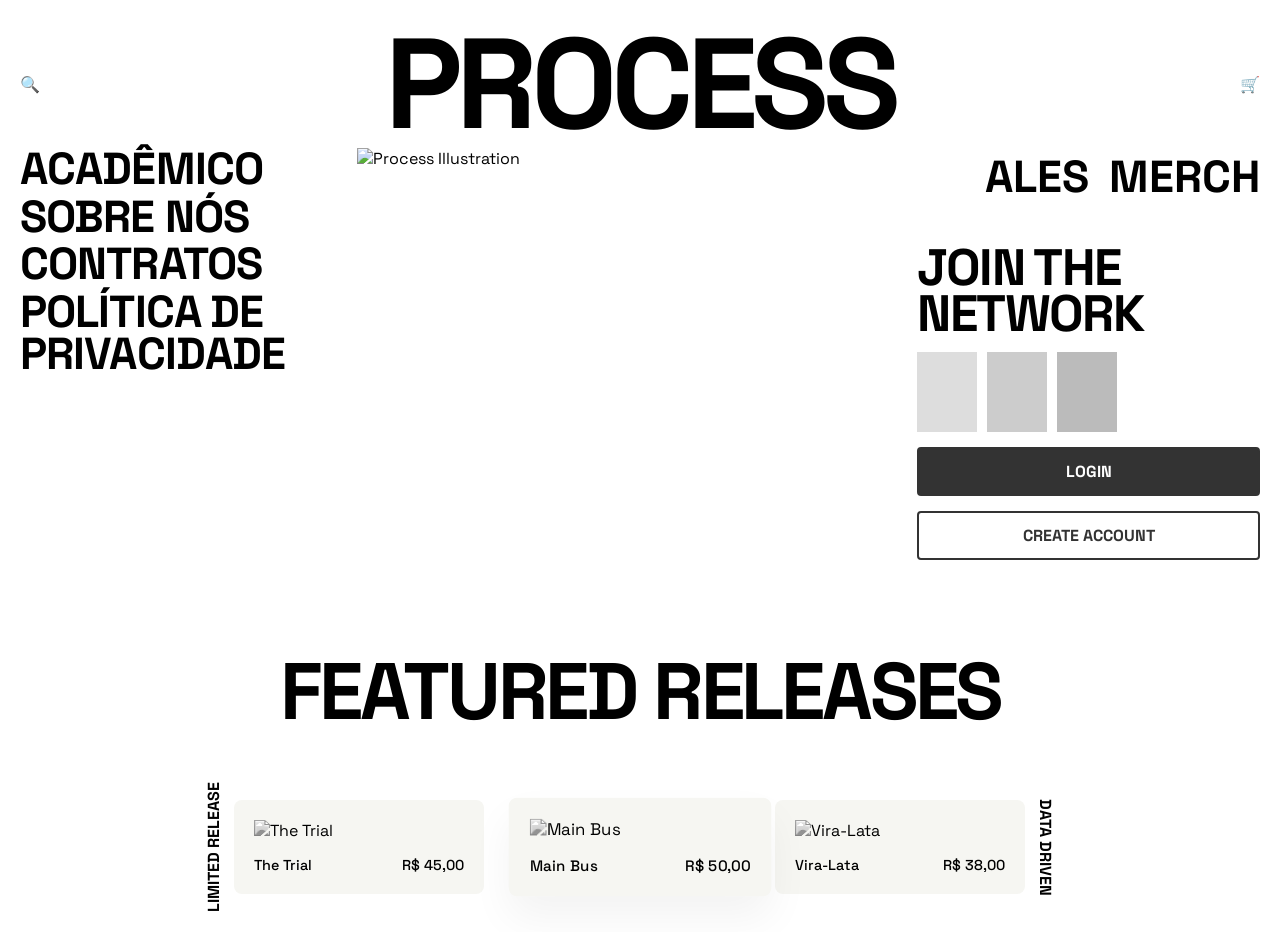
==== index.html @ 7799769b "Update index.html" ====
<!DOCTYPE html>
<html lang="pt-br">
<head>
    <meta charset="UTF-8">
    <meta name="viewport" content="width=device-width, initial-scale=1.0">
    <title>PROCESS BREWING</title>
    <link rel="stylesheet" href="styles.css">
    <link href="https://fonts.googleapis.com/css2?family=Space+Grotesk:wght@300;400;700&display=swap" rel="stylesheet">
</head>
<body>

    <header class="main-header">
        <div class="top-bar">
            <span>🔍</span>
            <h1 class="main-logo">PROCESS</h1>
            <span>🛒</span>
        </div>

        <div class="hero-grid">
            <div class="hero-col left">
                <nav class="primary-nav">
                    <a href="#">ACADÊMICO</a>
                    <a href="#">SOBRE NÓS</a>
                    <a href="#">CONTRATOS</a>
                    <a href="#">POLÍTICA DE PRIVACIDADE</a>
                </nav>
            </div>

            <div class="hero-col center">
                <img src="logo.png" alt="Process Illustration" class="hero-illustration">
            </div>

            <div class="hero-col right">
                <nav class="secondary-nav">
                    <div class="nav-top">
                        <a href="#">ALES</a>
                        <a href="#">MERCH</a>
                    </div>
                    <div class="network-box">
                        <h2>JOIN THE NETWORK</h2>
                        <div class="user-avatars">
                            <div class="avatar" style="background-color: #ddd;"></div>
                            <div class="avatar" style="background-color: #ccc;"></div>
                            <div class="avatar" style="background-color: #bbb;"></div>
                        </div>
                        <button class="btn btn-black">LOGIN</button>
                        <button class="btn btn-outline">CREATE ACCOUNT</button>
                    </div>
                </nav>
            </div>
        </div>
    </header>

    <section class="releases">
        <h2 class="section-title">FEATURED RELEASES</h2>
        <div class="product-grid">
            <div class="product-item">
                <div class="side-label left">LIMITED RELEASE</div>
                <div class="product-card">
                    <img src="https://images.unsplash.com/photo-1614316345681-42cb91b92e74?q=80&w=400" alt="The Trial">
                    <div class="product-meta"><span>The Trial</span><span>R$ 45,00</span></div>
                </div>
            </div>
            <div class="product-item">
                <div class="product-card active">
                    <img src="https://images.unsplash.com/photo-1566416668744-2f2f7902d184?q=80&w=400" alt="Main Bus">
                    <div class="product-meta"><span>Main Bus</span><span>R$ 50,00</span></div>
                </div>
            </div>
            <div class="product-item">
                <div class="product-card">
                    <img src="https://images.unsplash.com/photo-1657218671842-8854ba5f514b?q=80&w=400" alt="Vira-Lata">
                    <div class="product-meta"><span>Vira-Lata</span><span>R$ 38,00</span></div>
                </div>
                <div class="side-label right">DATA DRIVEN</div>
            </div>
        </div>
    </section>

</body>
</html>
---- styles.css ----
* {
    margin: 0;
    padding: 0;
    box-sizing: border-box;
}

body {
    font-family: 'Space Grotesk', sans-serif;
    background-color: #fff;
    color: #000;
    padding: 20px;
}

/* TOP BAR */
.top-bar {
    display: flex;
    justify-content: space-between;
    align-items: center;
    margin-bottom: 20px;
}

.main-logo {
    font-size: 8rem;
    font-weight: 700;
    letter-spacing: -0.05em;
    line-height: 1;
}

/* HERO GRID */
.hero-grid {
    display: grid;
    grid-template-columns: 1fr 1.5fr 1fr;
    gap: 20px;
    align-items: start;
    margin-top: -20px;
}

.hero-col {
    display: flex;
    flex-direction: column;
}

/* NAVEGAÇÃO ESQUERDA */
.primary-nav {
    display: flex;
    flex-direction: column;
    gap: 5px;
}

.primary-nav a {
    font-size: 2.8rem;
    font-weight: 700;
    text-decoration: none;
    color: #000;
    line-height: 0.95;
    letter-spacing: -0.02em;
}

/* ILUSTRAÇÃO CENTRAL */
.hero-illustration {
    width: 110%;
    margin-left: -5%;
    mix-blend-mode: multiply;
}

/* COLUNA DIREITA */
.secondary-nav {
    text-align: right;
}

.nav-top {
    display: flex;
    justify-content: flex-end;
    gap: 20px;
    margin-bottom: 40px;
}

.nav-top a {
    font-size: 2.8rem;
    font-weight: 700;
    text-decoration: none;
    color: #000;
}

.network-box {
    text-align: left;
    display: flex;
    flex-direction: column;
    gap: 15px;
}

.network-box h2 {
    font-size: 3.2rem;
    line-height: 0.9;
    letter-spacing: -0.03em;
}

.user-avatars {
    display: flex;
    gap: 10px;
}

.avatar {
    width: 60px;
    height: 80px;
    background-size: cover;
    background-position: center;
    filter: grayscale(1);
}

/* BOTÕES BRUTALISTAS */
.btn {
    padding: 12px;
    font-family: inherit;
    font-weight: 700;
    cursor: pointer;
    border: 2px solid #333;
    font-size: 1rem;
    border-radius: 4px;
}

.btn-black { background: #333; color: #fff; }
.btn-outline { background: transparent; color: #333; }

/* RELEASES SECTION */
.releases {
    margin-top: 80px;
}

.section-title {
    font-size: 5rem;
    text-align: center;
    font-weight: 700;
    letter-spacing: -0.04em;
    margin-bottom: 40px;
}

.product-grid {
    display: flex;
    justify-content: center;
    align-items: center;
    gap: 10px;
}

.product-item {
    display: flex;
    align-items: center;
}

.product-card {
    background-color: #f6f6f2;
    padding: 20px;
    border-radius: 8px;
    width: 250px;
    transition: 0.3s;
}

.product-card.active {
    transform: scale(1.05);
    box-shadow: 0 20px 40px rgba(0,0,0,0.05);
}

.product-card img {
    width: 100%;
    filter: grayscale(1);
}

.product-meta {
    display: flex;
    justify-content: space-between;
    margin-top: 15px;
    font-weight: 500;
    font-size: 0.9rem;
}

/* LABELS LATERAIS (Vertical Text) */
.side-label {
    writing-mode: vertical-rl;
    text-transform: uppercase;
    font-size: 1rem;
    font-weight: 700;
    padding: 0 10px;
}

.side-label.left { transform: rotate(180deg); }

/* RESPONSIVO BÁSICO */
@media (max-width: 1100px) {
    .hero-grid { grid-template-columns: 1fr; text-align: center; }
    .secondary-nav, .primary-nav { text-align: center; align-items: center; }
    .nav-top { justify-content: center; }
    .main-logo { font-size: 4rem; }
    .primary-nav a, .nav-top a { font-size: 1.8rem; }
}
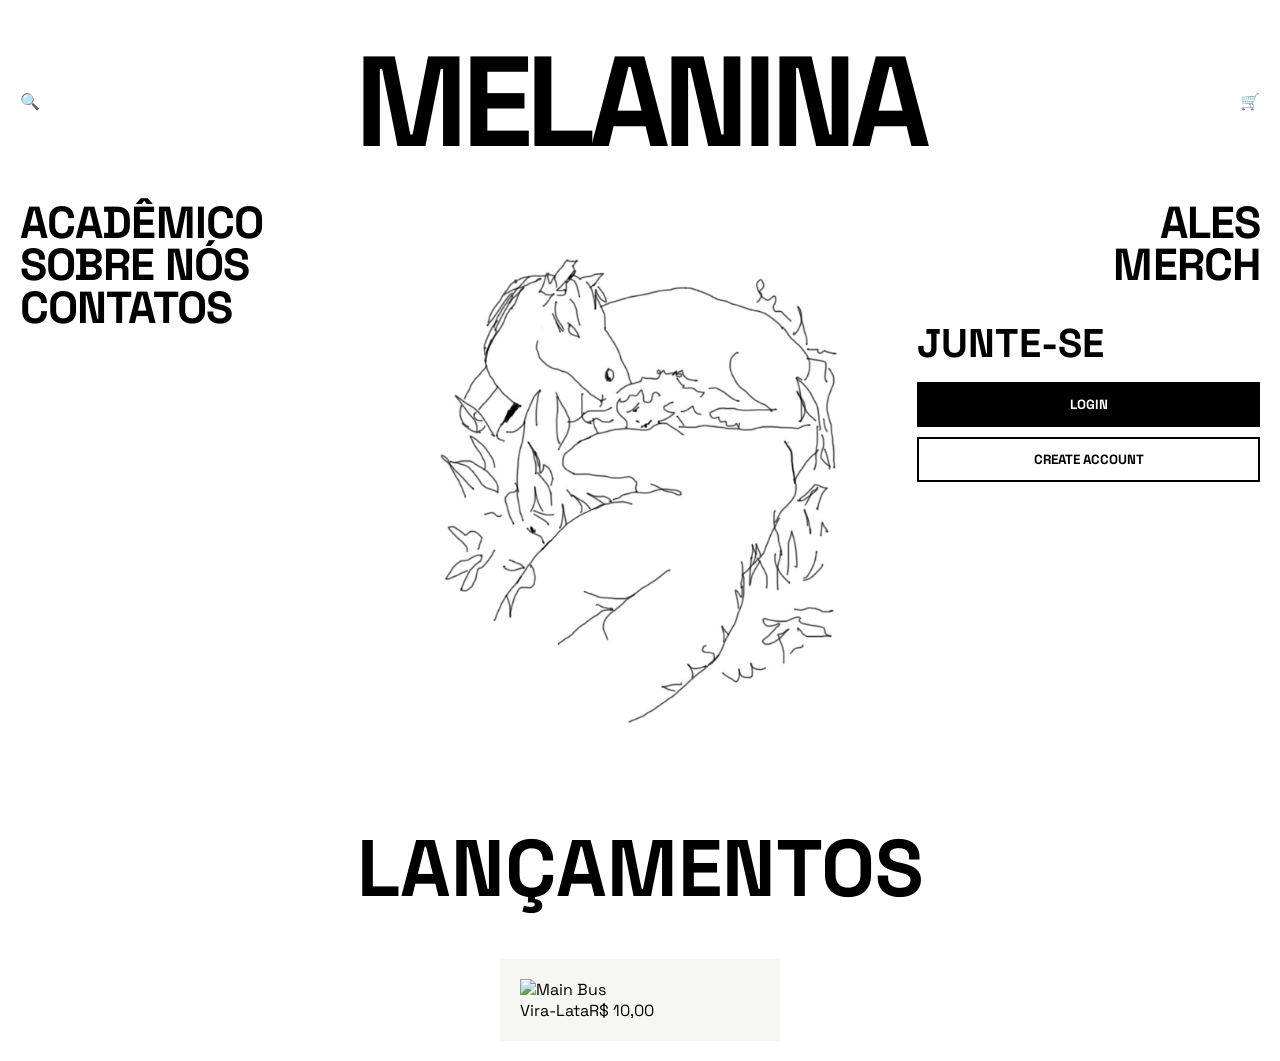
==== commit a8d266e1: "Update index.html" ====
--- a/index.html
+++ b/index.html
@@ -3,7 +3,7 @@
 <head>
     <meta charset="UTF-8">
     <meta name="viewport" content="width=device-width, initial-scale=1.0">
-    <title>PROCESS BREWING</title>
+    <title>MELANINA</title>
     <link rel="stylesheet" href="styles.css">
     <link href="https://fonts.googleapis.com/css2?family=Space+Grotesk:wght@300;400;700&display=swap" rel="stylesheet">
 </head>
@@ -12,7 +12,7 @@
     <header class="main-header">
         <div class="top-bar">
             <span>🔍</span>
-            <h1 class="main-logo">PROCESS</h1>
+            <h1 class="main-logo">MELANINA</h1>
             <span>🛒</span>
         </div>
 
@@ -21,8 +21,7 @@
                 <nav class="primary-nav">
                     <a href="#">ACADÊMICO</a>
                     <a href="#">SOBRE NÓS</a>
-                    <a href="#">CONTRATOS</a>
-                    <a href="#">POLÍTICA DE PRIVACIDADE</a>
+                    <a href="#">CONTATOS</a>
                 </nav>
             </div>
 
@@ -37,7 +36,7 @@
                         <a href="#">MERCH</a>
                     </div>
                     <div class="network-box">
-                        <h2>JOIN THE NETWORK</h2>
+                        <h2>JUNTE-SE</h2>
                         <div class="user-avatars">
                             <div class="avatar" style="background-color: #ddd;"></div>
                             <div class="avatar" style="background-color: #ccc;"></div>
@@ -52,27 +51,13 @@
     </header>
 
     <section class="releases">
-        <h2 class="section-title">FEATURED RELEASES</h2>
+        <h2 class="section-title">LANÇAMENTOS</h2>
         <div class="product-grid">
-            <div class="product-item">
-                <div class="side-label left">LIMITED RELEASE</div>
-                <div class="product-card">
-                    <img src="https://images.unsplash.com/photo-1614316345681-42cb91b92e74?q=80&w=400" alt="The Trial">
-                    <div class="product-meta"><span>The Trial</span><span>R$ 45,00</span></div>
-                </div>
-            </div>
             <div class="product-item">
                 <div class="product-card active">
                     <img src="https://images.unsplash.com/photo-1566416668744-2f2f7902d184?q=80&w=400" alt="Main Bus">
-                    <div class="product-meta"><span>Main Bus</span><span>R$ 50,00</span></div>
+                    <div class="product-meta"><span>Vira-Lata</span><span>R$ 10,00</span></div>
                 </div>
-            </div>
-            <div class="product-item">
-                <div class="product-card">
-                    <img src="https://images.unsplash.com/photo-1657218671842-8854ba5f514b?q=80&w=400" alt="Vira-Lata">
-                    <div class="product-meta"><span>Vira-Lata</span><span>R$ 38,00</span></div>
-                </div>
-                <div class="side-label right">DATA DRIVEN</div>
             </div>
         </div>
     </section>
--- a/styles.css
+++ b/styles.css
@@ -9,6 +9,7 @@
     background-color: #fff;
     color: #000;
     padding: 20px;
+    overflow-x: hidden;
 }
 
 /* TOP BAR */
@@ -20,19 +21,20 @@
 }
 
 .main-logo {
-    font-size: 8rem;
+    font-size: clamp(3rem, 10vw, 8rem);
     font-weight: 700;
     letter-spacing: -0.05em;
-    line-height: 1;
 }
 
-/* HERO GRID */
+/* GRID QUE CENTRALIZA TUDO */
 .hero-grid {
     display: grid;
-    grid-template-columns: 1fr 1.5fr 1fr;
+    grid-template-columns: 1fr 1.5fr 1fr; /* Três colunas: a do meio é maior */
     gap: 20px;
     align-items: start;
-    margin-top: -20px;
+    width: 100%;
+    max-width: 1400px;
+    margin: 0 auto;
 }
 
 .hero-col {
@@ -40,155 +42,90 @@
     flex-direction: column;
 }
 
-/* NAVEGAÇÃO ESQUERDA */
-.primary-nav {
+/* COLUNA CENTRAL (ONDE FICA A IMAGEM) */
+.hero-col.center {
+    align-items: center; /* Centraliza a imagem horizontalmente */
+    justify-content: center;
+}
+
+.hero-illustration {
+    width: 100%;
+    max-width: 600px; /* Ajuste o tamanho máximo da imagem aqui */
+    height: auto;
+    mix-blend-mode: multiply;
+}
+
+/* TEXTOS LATERAIS */
+.primary-nav, .nav-top {
     display: flex;
     flex-direction: column;
-    gap: 5px;
+    gap: 2px;
 }
 
-.primary-nav a {
-    font-size: 2.8rem;
+.primary-nav a, .nav-top a {
+    font-size: clamp(1.5rem, 4vw, 2.8rem);
     font-weight: 700;
     text-decoration: none;
     color: #000;
-    line-height: 0.95;
+    line-height: 0.9;
     letter-spacing: -0.02em;
 }
 
-/* ILUSTRAÇÃO CENTRAL */
-.hero-illustration {
-    width: 110%;
-    margin-left: -5%;
-    mix-blend-mode: multiply;
+.secondary-nav {
+    text-align: right; /* Alinha os textos da direita para o canto */
 }
 
-/* COLUNA DIREITA */
-.secondary-nav {
-    text-align: right;
-}
-
-.nav-top {
-    display: flex;
-    justify-content: flex-end;
-    gap: 20px;
-    margin-bottom: 40px;
-}
-
-.nav-top a {
-    font-size: 2.8rem;
-    font-weight: 700;
-    text-decoration: none;
-    color: #000;
-}
-
+/* BOX DE LOGIN */
 .network-box {
+    margin-top: 40px;
     text-align: left;
-    display: flex;
-    flex-direction: column;
-    gap: 15px;
 }
 
 .network-box h2 {
-    font-size: 3.2rem;
+    font-size: 2.5rem;
     line-height: 0.9;
-    letter-spacing: -0.03em;
+    margin-bottom: 20px;
 }
 
-.user-avatars {
-    display: flex;
-    gap: 10px;
+.btn {
+    display: block;
+    width: 100%;
+    padding: 12px;
+    margin-bottom: 10px;
+    font-family: inherit;
+    font-weight: 700;
+    border: 2px solid #000;
+    cursor: pointer;
+    background: transparent;
 }
 
-.avatar {
-    width: 60px;
-    height: 80px;
-    background-size: cover;
-    background-position: center;
-    filter: grayscale(1);
-}
+.btn-black { background: #000; color: #fff; }
 
-/* BOTÕES BRUTALISTAS */
-.btn {
-    padding: 12px;
-    font-family: inherit;
-    font-weight: 700;
-    cursor: pointer;
-    border: 2px solid #333;
-    font-size: 1rem;
-    border-radius: 4px;
-}
-
-.btn-black { background: #333; color: #fff; }
-.btn-outline { background: transparent; color: #333; }
-
-/* RELEASES SECTION */
-.releases {
-    margin-top: 80px;
-}
-
+/* SEÇÃO DE LANÇAMENTOS */
 .section-title {
-    font-size: 5rem;
+    font-size: clamp(2rem, 8vw, 5rem);
     text-align: center;
-    font-weight: 700;
-    letter-spacing: -0.04em;
-    margin-bottom: 40px;
+    margin: 80px 0 40px;
 }
 
 .product-grid {
     display: flex;
     justify-content: center;
-    align-items: center;
-    gap: 10px;
-}
-
-.product-item {
-    display: flex;
-    align-items: center;
+    gap: 20px;
+    flex-wrap: wrap;
 }
 
 .product-card {
-    background-color: #f6f6f2;
+    background: #f6f6f2;
     padding: 20px;
-    border-radius: 8px;
-    width: 250px;
-    transition: 0.3s;
+    width: 280px;
 }
 
-.product-card.active {
-    transform: scale(1.05);
-    box-shadow: 0 20px 40px rgba(0,0,0,0.05);
+/* RESPONSIVO PARA CELULAR */
+@media (max-width: 900px) {
+    .hero-grid {
+        grid-template-columns: 1fr; /* No celular, vira uma coluna só */
+        text-align: center;
+    }
+    .secondary-nav { text-align: center; }
 }
-
-.product-card img {
-    width: 100%;
-    filter: grayscale(1);
-}
-
-.product-meta {
-    display: flex;
-    justify-content: space-between;
-    margin-top: 15px;
-    font-weight: 500;
-    font-size: 0.9rem;
-}
-
-/* LABELS LATERAIS (Vertical Text) */
-.side-label {
-    writing-mode: vertical-rl;
-    text-transform: uppercase;
-    font-size: 1rem;
-    font-weight: 700;
-    padding: 0 10px;
-}
-
-.side-label.left { transform: rotate(180deg); }
-
-/* RESPONSIVO BÁSICO */
-@media (max-width: 1100px) {
-    .hero-grid { grid-template-columns: 1fr; text-align: center; }
-    .secondary-nav, .primary-nav { text-align: center; align-items: center; }
-    .nav-top { justify-content: center; }
-    .main-logo { font-size: 4rem; }
-    .primary-nav a, .nav-top a { font-size: 1.8rem; }
-}
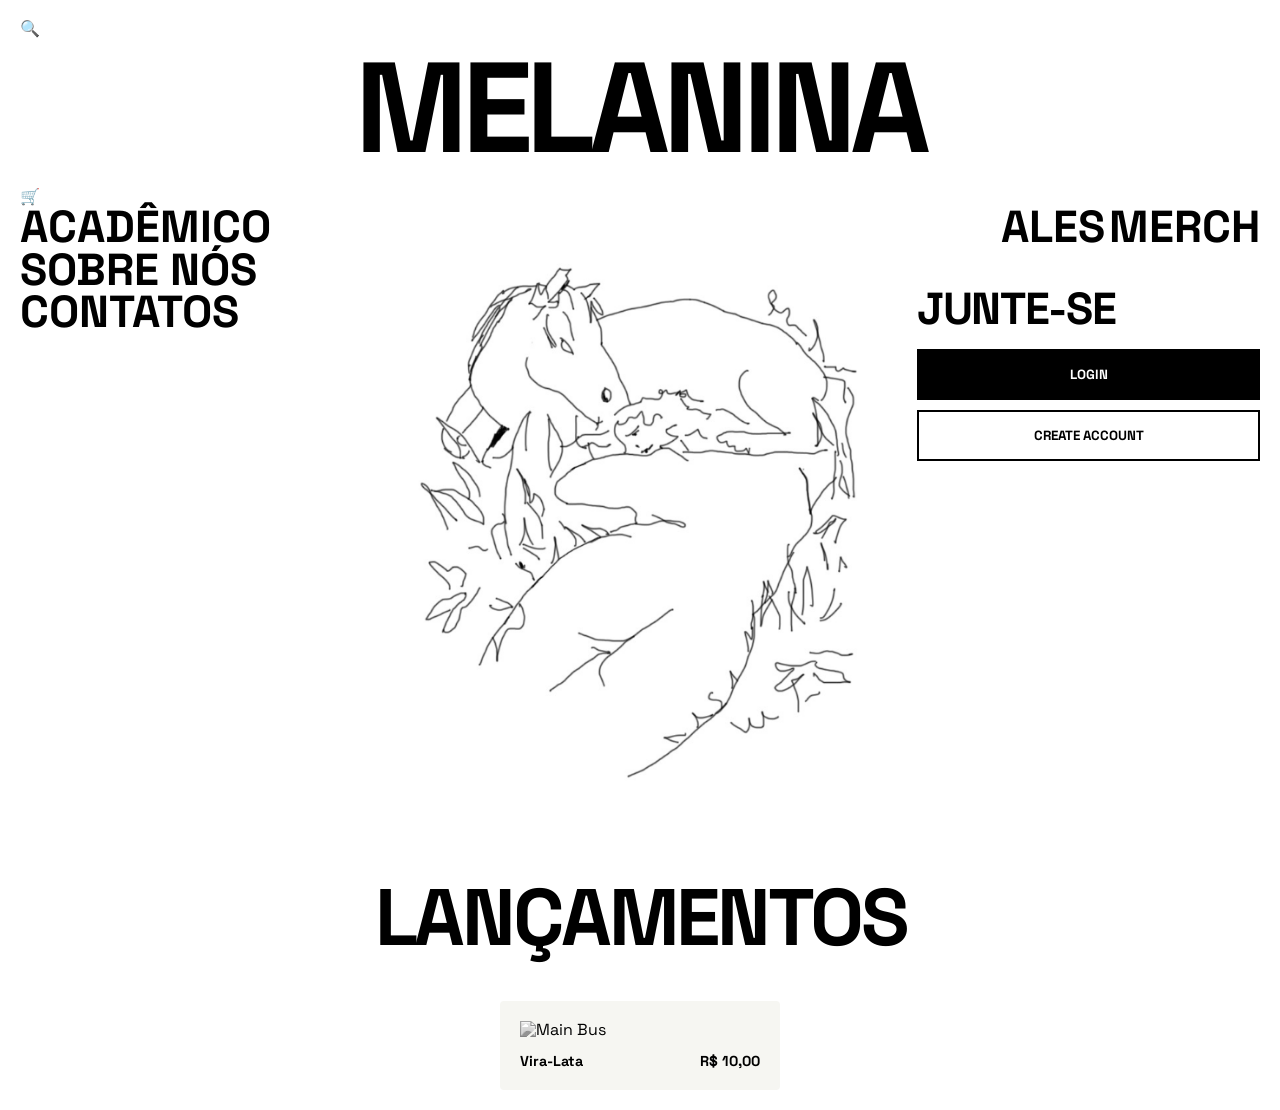
==== commit 37c7ae21: "Update index.html" ====
--- a/index.html
+++ b/index.html
@@ -19,7 +19,7 @@
         <div class="hero-grid">
             <div class="hero-col left">
                 <nav class="primary-nav">
-                    <a href="#">ACADÊMICO</a>
+                    <a href="academico.html">ACADÊMICO</a>
                     <a href="#">SOBRE NÓS</a>
                     <a href="#">CONTATOS</a>
                 </nav>
--- a/styles.css
+++ b/styles.css
@@ -1,38 +1,65 @@
+/* --- RESET E BASE --- */
 * {
     margin: 0;
     padding: 0;
     box-sizing: border-box;
 }
 
+:root {
+    --bg-color: #ffffff;
+    --text-color: #000000;
+    --accent-gray: #f6f6f2;
+    --border-color: #eeeeee;
+}
+
 body {
     font-family: 'Space Grotesk', sans-serif;
-    background-color: #fff;
-    color: #000;
+    background-color: var(--bg-color);
+    color: var(--text-color);
     padding: 20px;
+    line-height: 1.1;
     overflow-x: hidden;
 }
 
-/* TOP BAR */
-.top-bar {
+/* --- NAVEGAÇÃO --- */
+.main-nav {
     display: flex;
     justify-content: space-between;
     align-items: center;
     margin-bottom: 20px;
 }
 
+.nav-links {
+    display: flex;
+    gap: 20px;
+}
+
+.nav-links a {
+    font-size: 1rem;
+    font-weight: 700;
+    text-decoration: none;
+    color: var(--text-color);
+    text-transform: uppercase;
+}
+
+.nav-links a:hover {
+    text-decoration: underline;
+}
+
+/* --- HERO GRID (PÁGINA INICIAL) --- */
 .main-logo {
-    font-size: clamp(3rem, 10vw, 8rem);
+    font-size: clamp(3rem, 12vw, 8rem);
     font-weight: 700;
     letter-spacing: -0.05em;
-}
-
-/* GRID QUE CENTRALIZA TUDO */
+    text-align: center;
+    margin-bottom: 10px;
+}
+
 .hero-grid {
     display: grid;
-    grid-template-columns: 1fr 1.5fr 1fr; /* Três colunas: a do meio é maior */
+    grid-template-columns: 1fr 1.5fr 1fr;
     gap: 20px;
     align-items: start;
-    width: 100%;
     max-width: 1400px;
     margin: 0 auto;
 }
@@ -42,70 +69,67 @@
     flex-direction: column;
 }
 
-/* COLUNA CENTRAL (ONDE FICA A IMAGEM) */
 .hero-col.center {
-    align-items: center; /* Centraliza a imagem horizontalmente */
+    align-items: center;
     justify-content: center;
 }
 
 .hero-illustration {
-    width: 100%;
-    max-width: 600px; /* Ajuste o tamanho máximo da imagem aqui */
+    width: 110%;
     height: auto;
     mix-blend-mode: multiply;
 }
 
-/* TEXTOS LATERAIS */
-.primary-nav, .nav-top {
-    display: flex;
-    flex-direction: column;
-    gap: 2px;
-}
-
 .primary-nav a, .nav-top a {
     font-size: clamp(1.5rem, 4vw, 2.8rem);
     font-weight: 700;
     text-decoration: none;
     color: #000;
-    line-height: 0.9;
-    letter-spacing: -0.02em;
+    line-height: 0.95;
+    margin-bottom: 5px;
 }
 
 .secondary-nav {
-    text-align: right; /* Alinha os textos da direita para o canto */
-}
-
-/* BOX DE LOGIN */
+    text-align: right;
+}
+
+/* CAIXA DE LOGIN / NETWORK */
 .network-box {
     margin-top: 40px;
     text-align: left;
 }
 
 .network-box h2 {
-    font-size: 2.5rem;
+    font-size: 2.8rem;
     line-height: 0.9;
     margin-bottom: 20px;
+    letter-spacing: -0.03em;
 }
 
 .btn {
     display: block;
     width: 100%;
-    padding: 12px;
+    padding: 15px;
     margin-bottom: 10px;
     font-family: inherit;
     font-weight: 700;
     border: 2px solid #000;
     cursor: pointer;
     background: transparent;
-}
-
-.btn-black { background: #000; color: #fff; }
-
-/* SEÇÃO DE LANÇAMENTOS */
+    text-transform: uppercase;
+}
+
+.btn-black {
+    background: #000;
+    color: #fff;
+}
+
+/* --- SEÇÃO DE LANÇAMENTOS (RELEASES) --- */
 .section-title {
     font-size: clamp(2rem, 8vw, 5rem);
     text-align: center;
     margin: 80px 0 40px;
+    letter-spacing: -0.04em;
 }
 
 .product-grid {
@@ -116,16 +140,142 @@
 }
 
 .product-card {
-    background: #f6f6f2;
+    background: var(--accent-gray);
     padding: 20px;
     width: 280px;
-}
-
-/* RESPONSIVO PARA CELULAR */
-@media (max-width: 900px) {
-    .hero-grid {
-        grid-template-columns: 1fr; /* No celular, vira uma coluna só */
-        text-align: center;
-    }
-    .secondary-nav { text-align: center; }
-}
+    border-radius: 4px;
+}
+
+.product-card img {
+    width: 100%;
+    filter: grayscale(1);
+    transition: filter 0.3s;
+}
+
+.product-card:hover img {
+    filter: grayscale(0);
+}
+
+.product-meta {
+    display: flex;
+    justify-content: space-between;
+    margin-top: 15px;
+    font-weight: 700;
+    font-size: 0.9rem;
+}
+
+/* --- PÁGINA ACADÊMICO (ESPECÍFICO) --- */
+.academic-container {
+    padding: 40px 2vw;
+    max-width: 1400px;
+    margin: 0 auto;
+}
+
+.academic-title {
+    font-size: clamp(2.5rem, 8vw, 6rem);
+    font-weight: 700;
+    letter-spacing: -0.04em;
+    margin-bottom: 40px;
+    border-bottom: 3px solid #000;
+    padding-bottom: 10px;
+}
+
+.academic-grid {
+    display: grid;
+    grid-template-columns: 1.6fr 1fr;
+    gap: 50px;
+}
+
+/* TERMINAL DE CÓDIGO ESP32 */
+.code-terminal {
+    background: #000;
+    color: #fff;
+    padding: 25px;
+    font-family: 'Courier New', monospace;
+    border-radius: 2px;
+    box-shadow: 10px 10px 0px #eee;
+}
+
+.terminal-header {
+    display: flex;
+    justify-content: space-between;
+    border-bottom: 1px solid #333;
+    padding-bottom: 15px;
+    margin-bottom: 20px;
+    font-size: 0.8rem;
+    color: #888;
+}
+
+pre {
+    white-space: pre-wrap;
+    word-wrap: break-word;
+    line-height: 1.4;
+    font-size: 0.95rem;
+}
+
+/* GRID DE IMAGENS ACADÊMICO */
+.academic-image-grid {
+    display: grid;
+    grid-template-columns: 1fr 1fr;
+    gap: 15px;
+    margin-bottom: 30px;
+}
+
+.grid-img {
+    aspect-ratio: 1;
+    background-color: #f0f0f0;
+    display: flex;
+    align-items: center;
+    justify-content: center;
+    font-weight: 700;
+    font-size: 0.7rem;
+    color: #aaa;
+    border: 1px solid var(--border-color);
+    text-transform: uppercase;
+}
+
+.academic-description h3 {
+    font-size: 2.2rem;
+    margin-bottom: 20px;
+    letter-spacing: -0.03em;
+    line-height: 0.9;
+}
+
+.academic-description p {
+    font-size: 1.1rem;
+    line-height: 1.4;
+    text-align: justify;
+    opacity: 0.8;
+}
+
+/* --- LABELS LATERAIS (VERTICAL) --- */
+.side-label {
+    writing-mode: vertical-rl;
+    text-transform: uppercase;
+    font-size: 0.8rem;
+    font-weight: 700;
+    padding: 10px;
+}
+
+.side-label.left { transform: rotate(180deg); }
+
+/* --- RESPONSIVIDADE --- */
+@media (max-width: 1000px) {
+    .hero-grid, .academic-grid {
+        grid-template-columns: 1fr;
+    }
+    
+    .secondary-nav {
+        text-align: left;
+    }
+    
+    .nav-top {
+        justify-content: flex-start;
+        margin-top: 20px;
+    }
+    
+    .hero-illustration {
+        width: 80%;
+        margin: 20px auto;
+    }
+}
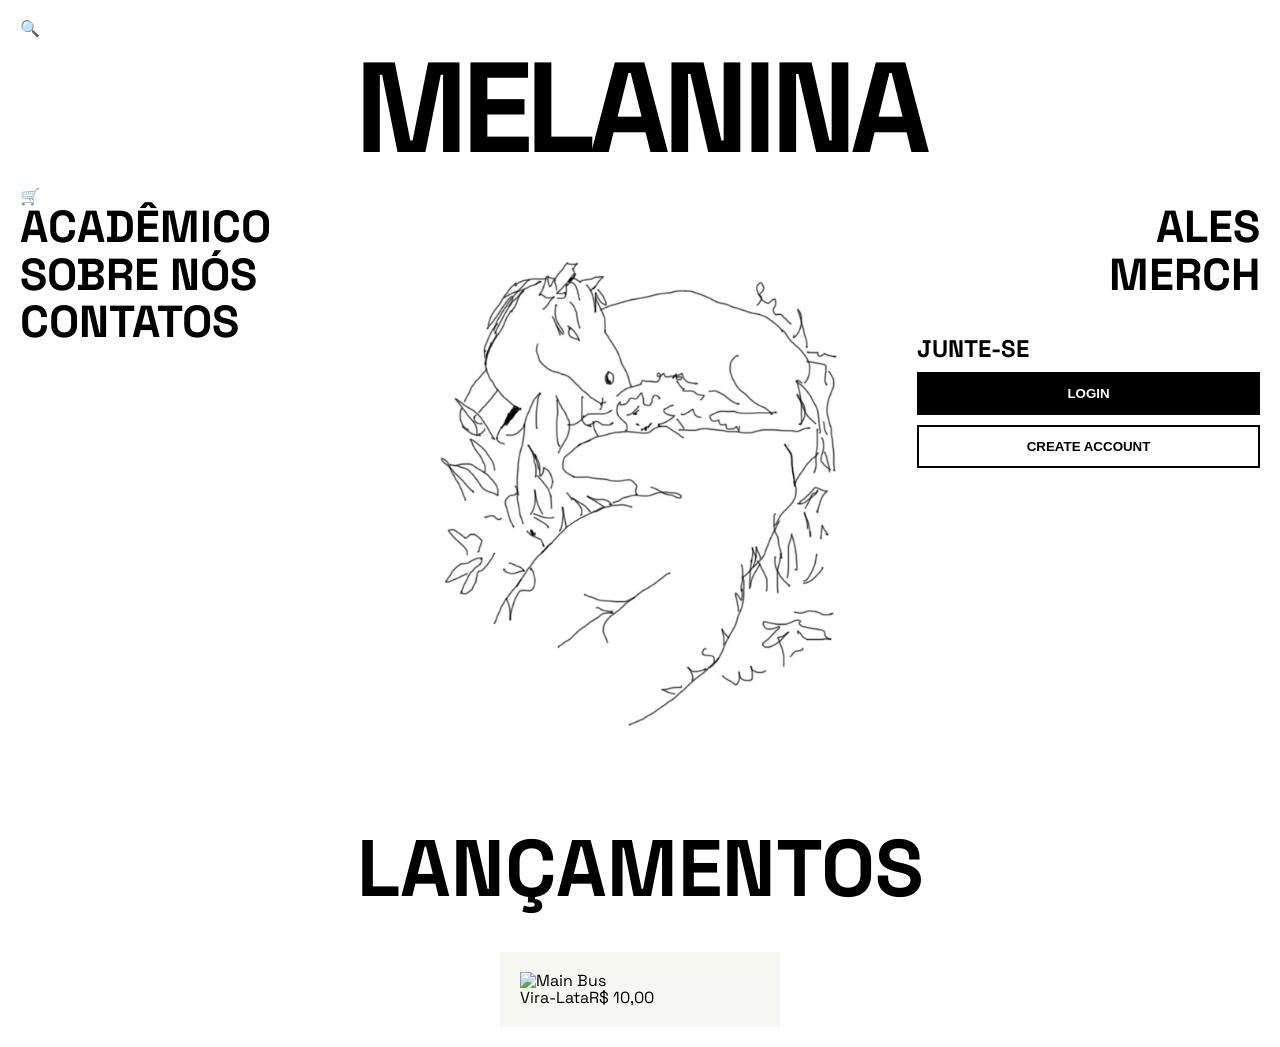
==== commit 1b97c866: "Update index.html" ====
--- a/index.html
+++ b/index.html
@@ -20,7 +20,7 @@
             <div class="hero-col left">
                 <nav class="primary-nav">
                     <a href="academico.html">ACADÊMICO</a>
-                    <a href="#">SOBRE NÓS</a>
+                    <a href="sobrenos.html">SOBRE NÓS</a>
                     <a href="#">CONTATOS</a>
                 </nav>
             </div>
--- a/styles.css
+++ b/styles.css
@@ -1,4 +1,4 @@
-/* --- RESET E BASE --- */
+/* --- RESET E VARIÁVEIS --- */
 * {
     margin: 0;
     padding: 0;
@@ -9,7 +9,7 @@
     --bg-color: #ffffff;
     --text-color: #000000;
     --accent-gray: #f6f6f2;
-    --border-color: #eeeeee;
+    --border-color: #000000;
 }
 
 body {
@@ -21,17 +21,13 @@
     overflow-x: hidden;
 }
 
-/* --- NAVEGAÇÃO --- */
+/* --- NAVEGAÇÃO GLOBAL --- */
 .main-nav {
     display: flex;
     justify-content: space-between;
     align-items: center;
     margin-bottom: 20px;
-}
-
-.nav-links {
-    display: flex;
-    gap: 20px;
+    padding: 10px 0;
 }
 
 .nav-links a {
@@ -40,13 +36,16 @@
     text-decoration: none;
     color: var(--text-color);
     text-transform: uppercase;
-}
-
-.nav-links a:hover {
-    text-decoration: underline;
-}
-
-/* --- HERO GRID (PÁGINA INICIAL) --- */
+    margin-right: 20px;
+}
+
+.main-logo-small {
+    font-size: 2rem;
+    font-weight: 700;
+    letter-spacing: -0.05em;
+}
+
+/* --- ESTILO DA PÁGINA INICIAL (INDEX) --- */
 .main-logo {
     font-size: clamp(3rem, 12vw, 8rem);
     font-weight: 700;
@@ -64,19 +63,9 @@
     margin: 0 auto;
 }
 
-.hero-col {
-    display: flex;
-    flex-direction: column;
-}
-
-.hero-col.center {
-    align-items: center;
-    justify-content: center;
-}
-
 .hero-illustration {
-    width: 110%;
-    height: auto;
+    width: 100%;
+    max-width: 600px;
     mix-blend-mode: multiply;
 }
 
@@ -86,196 +75,169 @@
     text-decoration: none;
     color: #000;
     line-height: 0.95;
+    display: block;
     margin-bottom: 5px;
 }
 
-.secondary-nav {
-    text-align: right;
-}
-
-/* CAIXA DE LOGIN / NETWORK */
+.secondary-nav { text-align: right; }
+
 .network-box {
     margin-top: 40px;
     text-align: left;
 }
 
-.network-box h2 {
-    font-size: 2.8rem;
-    line-height: 0.9;
-    margin-bottom: 20px;
-    letter-spacing: -0.03em;
-}
-
 .btn {
     display: block;
     width: 100%;
-    padding: 15px;
-    margin-bottom: 10px;
-    font-family: inherit;
+    padding: 12px;
+    margin-top: 10px;
     font-weight: 700;
     border: 2px solid #000;
     cursor: pointer;
+    text-transform: uppercase;
     background: transparent;
-    text-transform: uppercase;
-}
-
-.btn-black {
-    background: #000;
-    color: #fff;
-}
-
-/* --- SEÇÃO DE LANÇAMENTOS (RELEASES) --- */
-.section-title {
-    font-size: clamp(2rem, 8vw, 5rem);
-    text-align: center;
-    margin: 80px 0 40px;
-    letter-spacing: -0.04em;
-}
-
-.product-grid {
-    display: flex;
-    justify-content: center;
-    gap: 20px;
-    flex-wrap: wrap;
-}
-
-.product-card {
-    background: var(--accent-gray);
-    padding: 20px;
-    width: 280px;
-    border-radius: 4px;
-}
-
-.product-card img {
-    width: 100%;
-    filter: grayscale(1);
-    transition: filter 0.3s;
-}
-
-.product-card:hover img {
-    filter: grayscale(0);
-}
-
-.product-meta {
-    display: flex;
-    justify-content: space-between;
-    margin-top: 15px;
-    font-weight: 700;
-    font-size: 0.9rem;
-}
-
-/* --- PÁGINA ACADÊMICO (ESPECÍFICO) --- */
-.academic-container {
-    padding: 40px 2vw;
+}
+
+.btn-black { background: #000; color: #fff; }
+
+/* --- ESTILO DA PÁGINA ACADÊMICO --- */
+.academic-container, .about-container {
+    padding: 40px 0;
     max-width: 1400px;
     margin: 0 auto;
 }
 
-.academic-title {
+.academic-title, .about-hero-title {
     font-size: clamp(2.5rem, 8vw, 6rem);
     font-weight: 700;
     letter-spacing: -0.04em;
     margin-bottom: 40px;
     border-bottom: 3px solid #000;
     padding-bottom: 10px;
+    text-transform: uppercase;
 }
 
 .academic-grid {
     display: grid;
     grid-template-columns: 1.6fr 1fr;
     gap: 50px;
-}
-
-/* TERMINAL DE CÓDIGO ESP32 */
+    align-items: start;
+}
+
 .code-terminal {
     background: #000;
     color: #fff;
     padding: 25px;
     font-family: 'Courier New', monospace;
-    border-radius: 2px;
-    box-shadow: 10px 10px 0px #eee;
+    overflow-x: auto;
 }
 
 .terminal-header {
     display: flex;
     justify-content: space-between;
     border-bottom: 1px solid #333;
-    padding-bottom: 15px;
+    padding-bottom: 10px;
     margin-bottom: 20px;
     font-size: 0.8rem;
     color: #888;
 }
 
-pre {
-    white-space: pre-wrap;
-    word-wrap: break-word;
-    line-height: 1.4;
-    font-size: 0.95rem;
-}
-
-/* GRID DE IMAGENS ACADÊMICO */
 .academic-image-grid {
     display: grid;
     grid-template-columns: 1fr 1fr;
     gap: 15px;
+    max-width: 450px;
     margin-bottom: 30px;
 }
 
 .grid-img {
-    aspect-ratio: 1;
-    background-color: #f0f0f0;
-    display: flex;
-    align-items: center;
+    width: 100%;
+    height: 200px;
+    object-fit: cover;
+    filter: grayscale(1);
+    border: 1px solid #000;
+}
+
+/* --- ESTILO DA PÁGINA SOBRE NÓS --- */
+.team-grid {
+    display: grid;
+    grid-template-columns: repeat(auto-fit, minmax(300px, 1fr));
+    gap: 40px;
+    margin-bottom: 80px;
+}
+
+.team-card {
+    display: flex;
+    flex-direction: column;
+    border-top: 1px solid #000;
+    padding-top: 20px;
+}
+
+.team-photo {
+    width: 100%;
+    aspect-ratio: 3/4;
+    background-color: #eee;
+    overflow: hidden;
+    margin-bottom: 20px;
+}
+
+.team-photo img {
+    width: 100%;
+    height: 100%;
+    object-fit: cover;
+    filter: grayscale(1);
+}
+
+.team-info h3 {
+    font-size: 2rem;
+    margin-bottom: 5px;
+}
+
+.team-email {
+    font-size: 0.9rem;
+    font-weight: 700;
+    color: #000;
+    margin-top: 10px;
+    display: inline-block;
+}
+
+.manifesto {
+    display: grid;
+    grid-template-columns: 1fr 1fr;
+    gap: 40px;
+    margin-top: 100px;
+    border-top: 1px solid #eee;
+    padding-top: 40px;
+}
+
+.manifesto h3 { text-decoration: underline; margin-bottom: 20px; }
+.manifesto p { font-size: 1.5rem; font-weight: 300; line-height: 1.3; }
+
+/* --- LANÇAMENTOS (HOME) --- */
+.section-title {
+    font-size: clamp(2rem, 8vw, 5rem);
+    text-align: center;
+    margin: 80px 0 40px;
+}
+
+.product-grid {
+    display: flex;
     justify-content: center;
-    font-weight: 700;
-    font-size: 0.7rem;
-    color: #aaa;
-    border: 1px solid var(--border-color);
-    text-transform: uppercase;
-}
-
-.academic-description h3 {
-    font-size: 2.2rem;
-    margin-bottom: 20px;
-    letter-spacing: -0.03em;
-    line-height: 0.9;
-}
-
-.academic-description p {
-    font-size: 1.1rem;
-    line-height: 1.4;
-    text-align: justify;
-    opacity: 0.8;
-}
-
-/* --- LABELS LATERAIS (VERTICAL) --- */
-.side-label {
-    writing-mode: vertical-rl;
-    text-transform: uppercase;
-    font-size: 0.8rem;
-    font-weight: 700;
-    padding: 10px;
-}
-
-.side-label.left { transform: rotate(180deg); }
+    gap: 20px;
+    flex-wrap: wrap;
+}
+
+.product-card {
+    background: var(--accent-gray);
+    padding: 20px;
+    width: 280px;
+}
 
 /* --- RESPONSIVIDADE --- */
 @media (max-width: 1000px) {
-    .hero-grid, .academic-grid {
+    .hero-grid, .academic-grid, .manifesto {
         grid-template-columns: 1fr;
     }
-    
-    .secondary-nav {
-        text-align: left;
-    }
-    
-    .nav-top {
-        justify-content: flex-start;
-        margin-top: 20px;
-    }
-    
-    .hero-illustration {
-        width: 80%;
-        margin: 20px auto;
-    }
-}
+    .secondary-nav { text-align: left; }
+    .hero-illustration { width: 80%; margin: 0 auto; }
+}
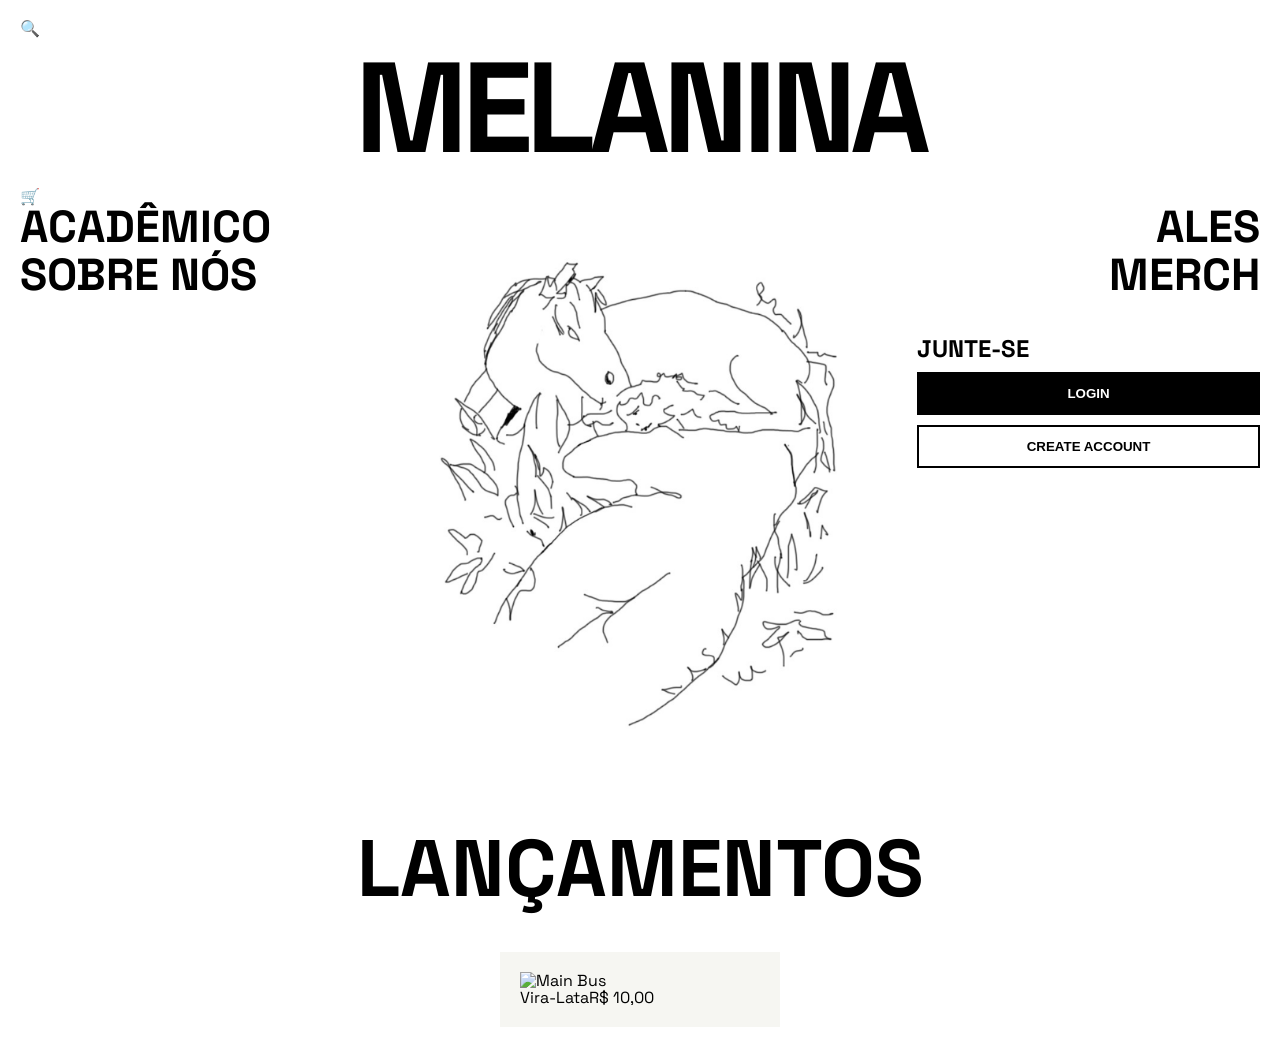
==== commit d38cab0c: "Update index.html" ====
--- a/index.html
+++ b/index.html
@@ -21,7 +21,6 @@
                 <nav class="primary-nav">
                     <a href="academico.html">ACADÊMICO</a>
                     <a href="sobrenos.html">SOBRE NÓS</a>
-                    <a href="#">CONTATOS</a>
                 </nav>
             </div>
 
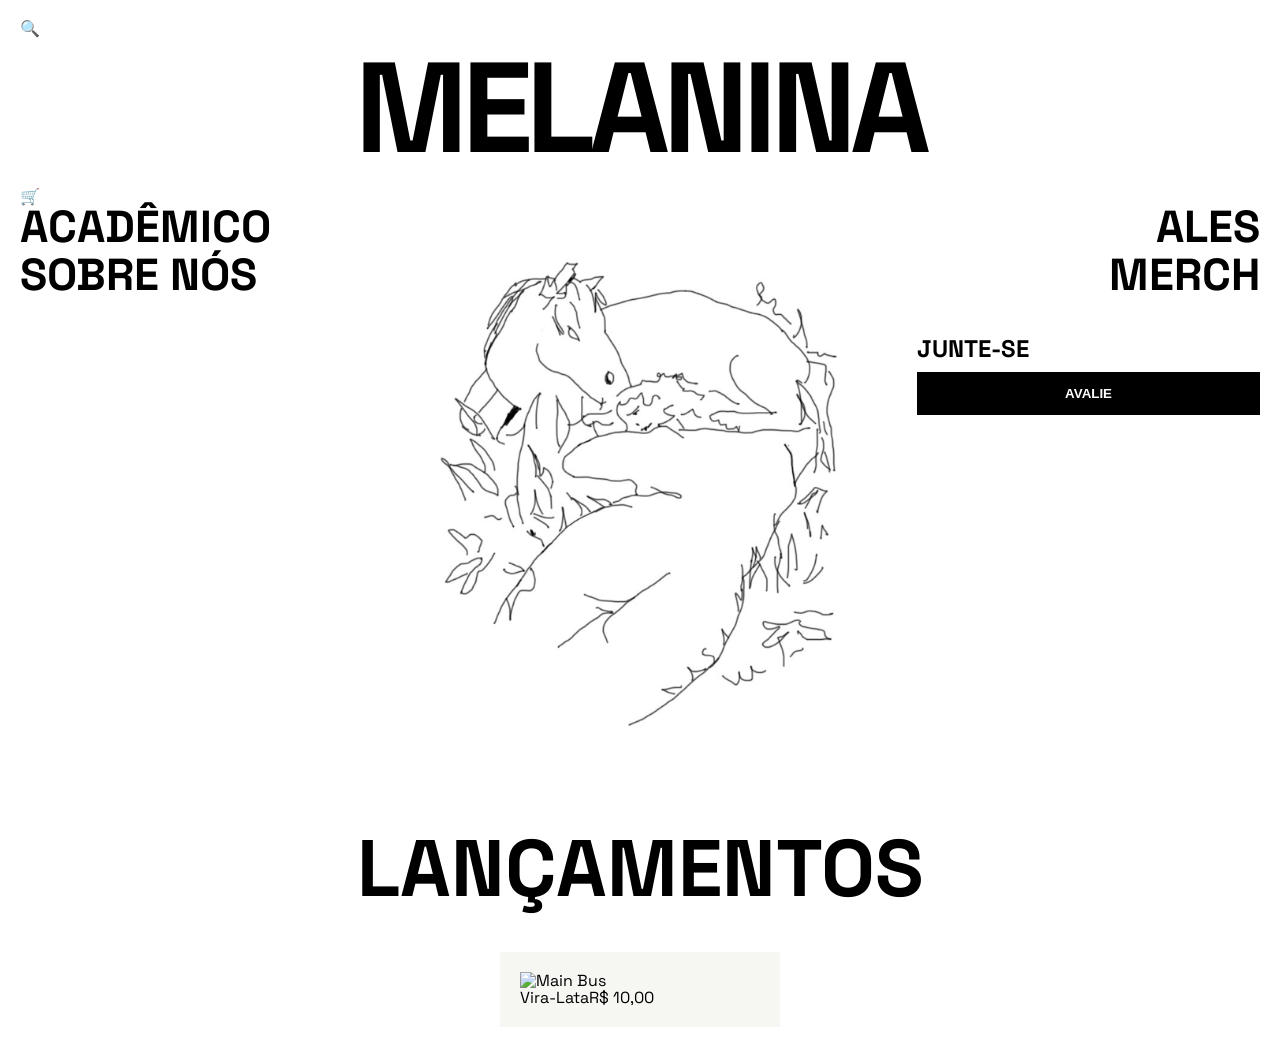
==== commit faa8d8cd: "Update index.html" ====
--- a/index.html
+++ b/index.html
@@ -41,8 +41,7 @@
                             <div class="avatar" style="background-color: #ccc;"></div>
                             <div class="avatar" style="background-color: #bbb;"></div>
                         </div>
-                        <button class="btn btn-black">LOGIN</button>
-                        <button class="btn btn-outline">CREATE ACCOUNT</button>
+                        <button class="btn btn-black">AVALIE</button>
                     </div>
                 </nav>
             </div>
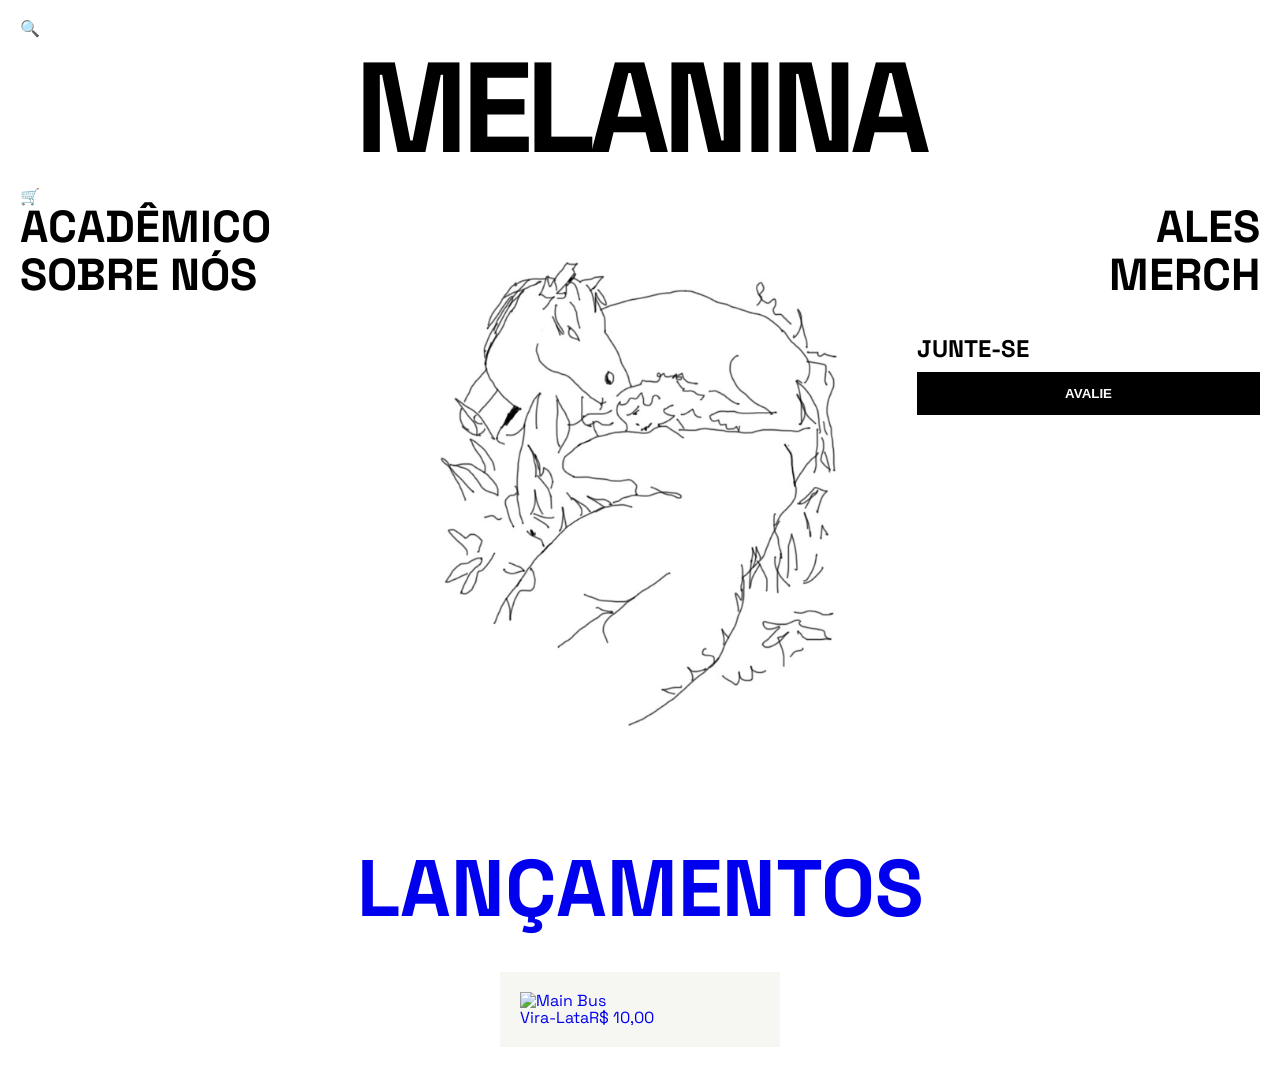
==== commit 7f90d998: "Update index.html" ====
--- a/index.html
+++ b/index.html
@@ -41,6 +41,7 @@
                             <div class="avatar" style="background-color: #ccc;"></div>
                             <div class="avatar" style="background-color: #bbb;"></div>
                         </div>
+                        <a href="avaliar.html" style="text-decoration: none;">
                         <button class="btn btn-black">AVALIE</button>
                     </div>
                 </nav>
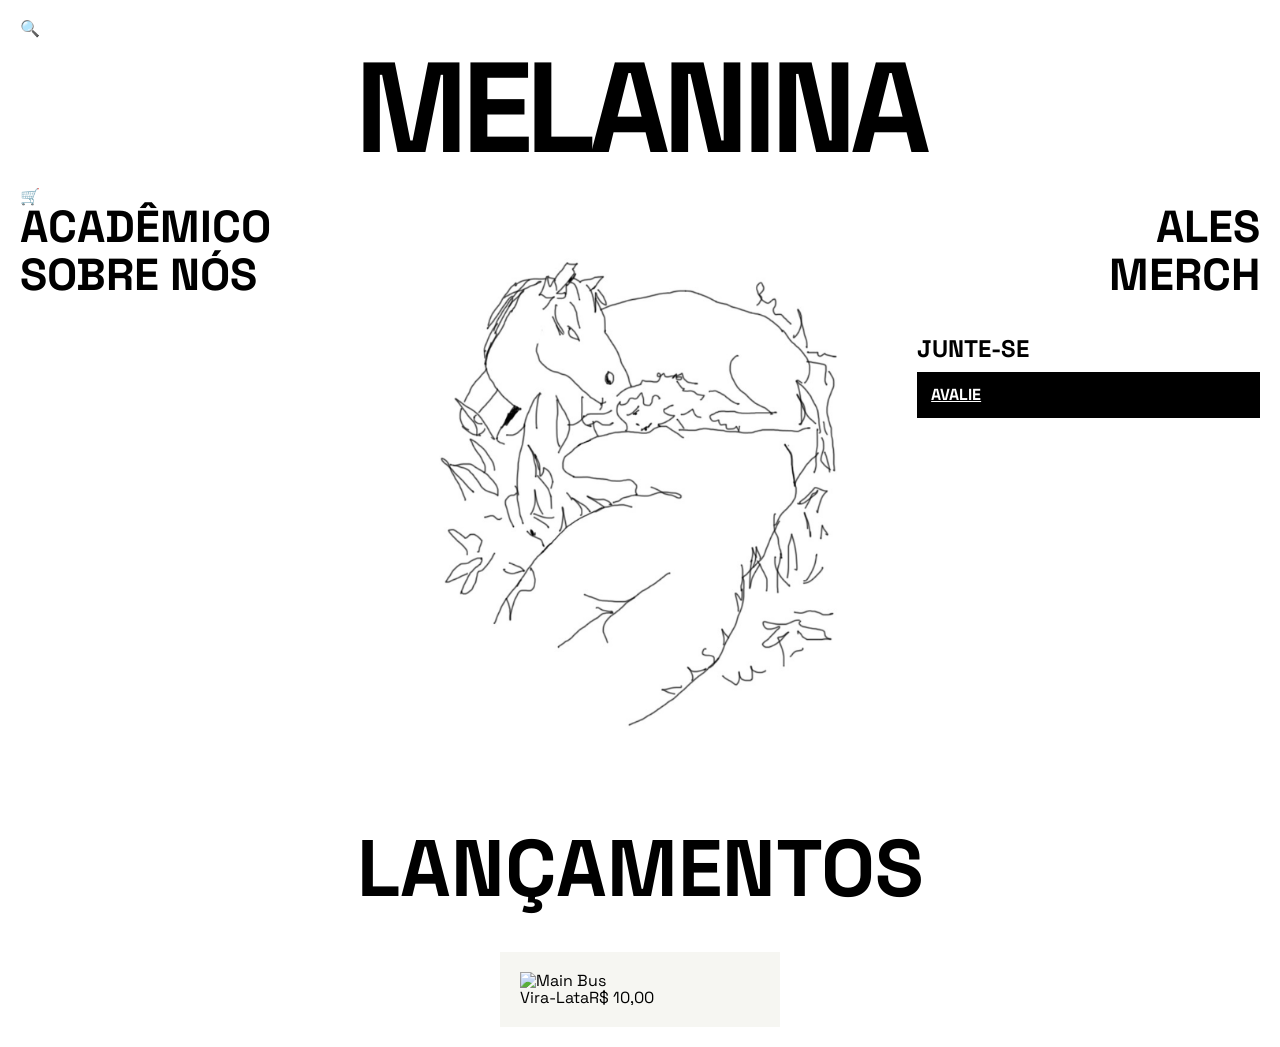
==== commit 2f528c8e: "Update index.html" ====
--- a/index.html
+++ b/index.html
@@ -41,8 +41,7 @@
                             <div class="avatar" style="background-color: #ccc;"></div>
                             <div class="avatar" style="background-color: #bbb;"></div>
                         </div>
-                        <a href="avaliar.html" style="text-decoration: none;">
-                        <button class="btn btn-black">AVALIE</button>
+                        <a href="avaliar.html" class="btn btn-black">AVALIE</a>
                     </div>
                 </nav>
             </div>
